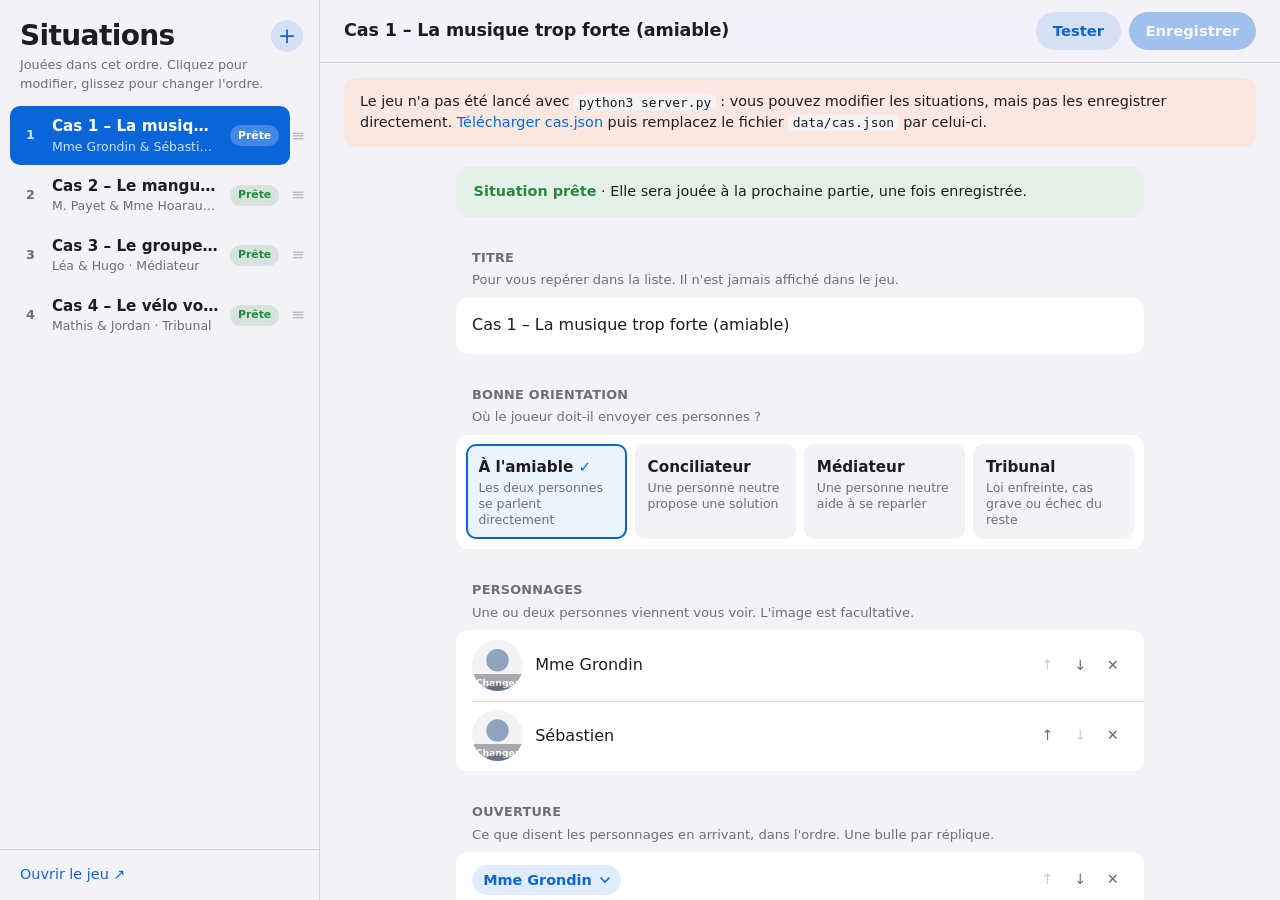
==== admin/index.html @ 92cafdbb "admin page, + more" ====
<!DOCTYPE html>
<html lang="fr">
<head>
  <meta charset="UTF-8">
  <meta name="viewport" content="width=device-width, initial-scale=1">
  <meta name="theme-color" content="#f2f2f7">
  <title>Espace admin · Justice Au Choix</title>
  <link rel="stylesheet" href="/admin/admin.css">
</head>
<body>
  <div id="app" class="app">
    <!-- Barre latérale : la liste des situations, dans l'ordre où elles sont jouées -->
    <aside class="laterale" aria-label="Situations">
      <header class="laterale-tete">
        <h1>Situations</h1>
        <button id="ajouter" class="bouton-rond" aria-label="Nouvelle situation" title="Nouvelle situation">+</button>
      </header>
      <p class="laterale-aide">Jouées dans cet ordre. Cliquez pour modifier, glissez pour changer l'ordre.</p>
      <ul id="liste" class="liste"></ul>
      <footer class="laterale-pied">
        <a href="/" target="_blank" rel="noopener">Ouvrir le jeu ↗</a>
      </footer>
    </aside>

    <!-- Zone d'édition -->
    <main class="principal">
      <header class="outils">
        <button id="retour" class="lien retour" aria-label="Retour à la liste">‹ Situations</button>
        <div class="outils-titre">
          <h2 id="titre-edition">Espace admin</h2>
          <span id="etat" class="etat" aria-live="polite"></span>
        </div>
        <div class="outils-actions">
          <button id="tester" class="bouton secondaire" title="Jouer uniquement cette situation, dans un nouvel onglet">Tester</button>
          <button id="enregistrer" class="bouton primaire" title="Enregistrer (Ctrl+S)">Enregistrer</button>
        </div>
      </header>
      <div id="bandeau" class="bandeau" hidden></div>
      <div id="editeur" class="editeur"></div>
      <div id="vide" class="vide" hidden>
        <p>Aucune situation pour l'instant.</p>
        <button class="bouton primaire" id="ajouter-vide">Créer une situation</button>
      </div>
    </main>
  </div>

  <!-- Choix d'une image (personnage ou document) -->
  <dialog id="choix-image" class="feuille-modale" aria-labelledby="choix-image-titre">
    <form method="dialog" class="feuille-contenu">
      <header class="feuille-tete">
        <h2 id="choix-image-titre">Choisir une image</h2>
        <button class="lien" value="annuler">Annuler</button>
      </header>
      <div id="grille-images" class="grille-images"></div>
      <footer class="feuille-pied">
        <label class="bouton secondaire importer">
          Importer une image depuis l'ordinateur…
          <input id="fichier-image" type="file" accept="image/png,image/jpeg,image/webp" hidden>
        </label>
        <p class="aide">PNG, JPEG ou WebP, 10 Mo maximum.</p>
      </footer>
    </form>
  </dialog>

  <div id="toast" class="toast" role="status" aria-live="polite"></div>

  <script src="/js/cas.js"></script>
  <script src="/admin/admin.js"></script>
</body>
</html>
---- admin/admin.css ----
/* Espace admin — inspiré des Réglages d'Apple : barre latérale + listes groupées,
   police système, matériaux translucides, retour visuel à l'appui, mode sombre,
   et respect des préférences d'accessibilité (mouvement, transparence, contraste). */

:root {
  --fond: #f2f2f7;
  --surface: #ffffff;
  --surface-2: #f2f2f7;
  --texte: #1d1d1f;
  --texte-2: #6e6e73;
  --separateur: rgba(60, 60, 67, .16);
  --accent: #0a66d8;
  --vert: #248a3d;
  --orange: #c93400;
  --rouge: #d70015;
  --rayon: 12px;
  --ressort: cubic-bezier(.2, .9, .25, 1); /* proche d'un ressort amorti critique */
  color-scheme: light dark;
  font: 100%/1.47 -apple-system, BlinkMacSystemFont, "SF Pro Text", system-ui, sans-serif;
  -webkit-font-smoothing: antialiased;
}
@media (prefers-color-scheme: dark) {
  :root {
    --fond: #000; --surface: #1c1c1e; --surface-2: #2c2c2e; --texte: #f5f5f7; --texte-2: #98989f;
    --separateur: rgba(84, 84, 88, .55); --accent: #2f8cff; --vert: #30d158; --orange: #ff9f0a; --rouge: #ff453a;
  }
}

* { box-sizing: border-box; }
html, body { height: 100%; }
body { margin: 0; background: var(--fond); color: var(--texte); }
button, input, textarea, select { font: inherit; color: inherit; }
button { cursor: pointer; border: 0; background: none; padding: 0; -webkit-tap-highlight-color: transparent; }
button:disabled { cursor: default; opacity: .35; }
:focus-visible { outline: 3px solid color-mix(in srgb, var(--accent) 60%, transparent); outline-offset: 2px; }
code { font: .9em ui-monospace, Menlo, monospace; background: var(--surface-2); padding: .05em .35em; border-radius: 5px; }

/* ---------------------------------------------------------------- mise en page */
.app { display: grid; grid-template-columns: 20rem 1fr; height: 100dvh; overflow: hidden; }

.laterale {
  display: flex; flex-direction: column; min-height: 0; border-right: 1px solid var(--separateur);
  background: color-mix(in srgb, var(--surface-2) 70%, var(--fond));
}
.laterale-tete { display: flex; align-items: center; justify-content: space-between; padding: 1.25rem 1rem .25rem 1.25rem; }
.laterale-tete h1 { margin: 0; font-size: 1.75rem; font-weight: 700; letter-spacing: -.022em; line-height: 1.1; }
.laterale-aide { margin: 0; padding: 0 1.25rem .75rem; font-size: .8rem; color: var(--texte-2); }
.laterale-pied { padding: .9rem 1.25rem; border-top: 1px solid var(--separateur); font-size: .9rem; }
.laterale-pied a { color: var(--accent); text-decoration: none; font-weight: 500; }

.bouton-rond {
  width: 2rem; height: 2rem; border-radius: 50%; font-size: 1.35rem; line-height: 1; font-weight: 400;
  color: var(--accent); background: color-mix(in srgb, var(--accent) 12%, transparent);
  transition: transform .1s ease-out, background-color .2s;
}
.bouton-rond:active { transform: scale(.9); }

.liste { list-style: none; margin: 0; padding: 0 .6rem .6rem; overflow: auto; flex: 1; }

/* Une ligne de la liste : la situation, et sa poignée de déplacement */
.rangee { display: flex; align-items: center; position: relative; }
.rangee .item { flex: 1 1 auto; min-width: 0; }
.poignee {
  flex: none; padding: .5rem .3rem .5rem .1rem; font-size: 1rem; line-height: 1; color: var(--texte-2);
  cursor: grab; touch-action: none; opacity: .45; transition: opacity .15s, transform .1s;
}
.rangee:hover .poignee, .rangee:focus-within .poignee { opacity: 1; }
.poignee:active { cursor: grabbing; transform: scale(.9); }

/* La ligne attrapée suit le doigt, légèrement soulevée ; les autres s'écartent. */
.rangee.drague { z-index: 10; }
.rangee.drague .item {
  background: var(--surface); color: var(--texte);
  box-shadow: 0 10px 26px rgba(0, 0, 0, .28), 0 0 0 2px var(--accent);
  transform: scale(1.02); transition: transform .15s var(--ressort);
}
.rangee.drague .item small, .rangee.drague .item-num { color: var(--texte-2); }
.rangee.decale { transition: transform .25s var(--ressort); }
body.glisse, body.glisse * { cursor: grabbing !important; user-select: none; }
.item {
  display: flex; align-items: center; gap: .7rem; width: 100%; padding: .6rem .65rem; border-radius: 10px; text-align: left;
  transition: background-color .15s, transform .1s ease-out;
}
.item:hover { background: color-mix(in srgb, var(--texte-2) 10%, transparent); }
.item:active { transform: scale(.985); }
.item.actif { background: var(--accent); color: #fff; }
.item.actif small, .item.actif .item-num { color: rgba(255, 255, 255, .8); }
.item-num { width: 1.3rem; flex: none; text-align: center; font-size: .8rem; font-weight: 600; color: var(--texte-2); font-variant-numeric: tabular-nums; }
.item-texte { flex: 1; min-width: 0; }
.item-texte strong, .item-texte small { display: block; overflow: hidden; text-overflow: ellipsis; white-space: nowrap; }
.item-texte strong { font-weight: 600; font-size: .95rem; }
.item-texte small { color: var(--texte-2); font-size: .78rem; }
.pastille { flex: none; font-size: .68rem; font-weight: 600; padding: .15rem .5rem; border-radius: 999px; }
.pastille.ok { color: var(--vert); background: color-mix(in srgb, var(--vert) 14%, transparent); }
.pastille.ko { color: var(--orange); background: color-mix(in srgb, var(--orange) 14%, transparent); }
.item.actif .pastille { color: #fff; background: rgba(255, 255, 255, .22); }

.principal { position: relative; overflow: auto; min-width: 0; scroll-padding-top: 5rem; }

/* Barre d'outils translucide : le contenu défile dessous */
.outils {
  position: sticky; top: 0; z-index: 5; display: flex; align-items: center; gap: 1rem; padding: .75rem 1.5rem;
  background: color-mix(in srgb, var(--fond) 75%, transparent);
  backdrop-filter: blur(20px) saturate(180%); -webkit-backdrop-filter: blur(20px) saturate(180%);
  box-shadow: 0 1px 0 var(--separateur);
}
.outils-titre { flex: 1; min-width: 0; }
.outils-titre h2 { margin: 0; font-size: 1.1rem; font-weight: 600; letter-spacing: -.01em; overflow: hidden; text-overflow: ellipsis; white-space: nowrap; }
.etat { display: block; font-size: .75rem; color: var(--orange); opacity: 0; transition: opacity .2s; }
.etat.visible { opacity: 1; }
.outils-actions { display: flex; gap: .5rem; }
.retour { display: none; }

.bouton {
  padding: .5rem 1.05rem; border-radius: 999px; font-weight: 600; font-size: .92rem;
  transition: transform .1s ease-out, filter .2s, opacity .2s;
}
.bouton:active:not(:disabled) { transform: scale(.96); }
.primaire { background: var(--accent); color: #fff; }
.primaire:hover:not(:disabled) { filter: brightness(1.08); }
.secondaire { background: color-mix(in srgb, var(--accent) 12%, transparent); color: var(--accent); }
.lien { color: var(--accent); font-weight: 500; text-align: left; }
.lien:hover { text-decoration: underline; }

.bandeau {
  margin: 1rem 1.5rem 0; padding: .85rem 1rem; border-radius: var(--rayon); font-size: .9rem; line-height: 1.45;
  background: color-mix(in srgb, var(--orange) 12%, var(--surface)); color: var(--texte);
}

.editeur { max-width: 46rem; margin: 0 auto; padding: 1.25rem 1.5rem 6rem; }
.vide { display: grid; place-items: center; align-content: center; gap: .5rem; min-height: 60vh; color: var(--texte-2); }
[hidden] { display: none !important; }

/* ---------------------------------------------------------- sections groupées */
.section { margin-bottom: 2rem; }
.section > h3 { margin: 0 0 .25rem 1rem; font-size: .8rem; font-weight: 600; letter-spacing: .02em; text-transform: uppercase; color: var(--texte-2); }
.section > .aide { margin: 0 1rem .5rem; }
.aide { font-size: .82rem; color: var(--texte-2); line-height: 1.4; }
.petit { font-size: .8rem; color: var(--texte-2); }

.groupe { background: var(--surface); border-radius: var(--rayon); overflow: hidden; }
.groupe + .groupe { margin-top: 1rem; }
.ligne { display: flex; align-items: center; gap: .75rem; padding: .6rem 1rem; position: relative; }
/* séparateur iOS : décalé à gauche, pas sur toute la largeur */
.ligne + .ligne::before { content: ""; position: absolute; top: 0; left: 1rem; right: 0; height: 1px; background: var(--separateur); }
.vide-ligne { margin: 0; color: var(--texte-2); font-size: .9rem; }

.champ {
  flex: 1; width: 100%; min-width: 0; padding: .45rem 0; border: 0; background: none; outline: none;
  font-size: 1rem; line-height: 1.4; resize: vertical;
}
.champ::placeholder { color: color-mix(in srgb, var(--texte-2) 70%, transparent); }
textarea.champ { padding: .5rem .7rem; border-radius: 8px; background: var(--surface-2); }
textarea.champ:focus, input.champ:focus { box-shadow: 0 0 0 2px color-mix(in srgb, var(--accent) 45%, transparent); border-radius: 8px; }
input.champ:focus { padding-inline: .5rem; margin-inline: -.5rem; width: calc(100% + 1rem); }
.selecteur {
  flex: none; width: auto; padding: .3rem 1.8rem .3rem .7rem; border-radius: 999px; font-weight: 600; font-size: .9rem; cursor: pointer;
  appearance: none; background: color-mix(in srgb, var(--accent) 12%, transparent) url("data:image/svg+xml,%3Csvg xmlns='http://www.w3.org/2000/svg' viewBox='0 0 10 6'%3E%3Cpath d='M1 1l4 4 4-4' fill='none' stroke='%230a66d8' stroke-width='1.6' stroke-linecap='round'/%3E%3C/svg%3E") right .7rem center / .6rem no-repeat;
  color: var(--accent);
}

.bloc { flex-direction: column; align-items: stretch; gap: .45rem; padding-block: .8rem; }
.bloc-tete { display: flex; align-items: center; justify-content: space-between; gap: .5rem; }
.numero { font-size: .8rem; font-weight: 600; color: var(--texte-2); }

.ligne-actions { display: flex; gap: .15rem; flex: none; }
.icone {
  width: 1.9rem; height: 1.9rem; border-radius: 50%; color: var(--texte-2); font-size: .9rem;
  transition: background-color .15s, transform .1s ease-out;
}
.icone:hover:not(:disabled) { background: var(--surface-2); color: var(--texte); }
.icone:active:not(:disabled) { transform: scale(.88); }
.icone.danger:hover { color: var(--rouge); }

.ajouter {
  display: block; width: 100%; padding: .7rem 1rem; margin-top: .5rem; border-radius: var(--rayon); text-align: left;
  background: var(--surface); color: var(--accent); font-weight: 500; transition: transform .1s ease-out, background-color .15s;
}
.ajouter:active { transform: scale(.99); background: var(--surface-2); }

.action { width: 100%; text-align: left; color: var(--accent); padding-block: .75rem; }
.action:active:not(:disabled) { background: var(--surface-2); }
.destructive { color: var(--rouge); }

/* Choix de l'orientation : 4 cartes radio */
.choix-orientation { display: grid; grid-template-columns: repeat(auto-fit, minmax(9.5rem, 1fr)); gap: .5rem; padding: .6rem; }
.orientation {
  position: relative; display: block; padding: .7rem .8rem; border-radius: 10px; cursor: pointer;
  background: var(--surface-2); box-shadow: inset 0 0 0 1.5px transparent; transition: box-shadow .15s, transform .1s ease-out;
}
.orientation:active { transform: scale(.98); }
.orientation input { position: absolute; opacity: 0; }
.orientation strong { display: block; font-size: .95rem; }
.orientation small { display: block; color: var(--texte-2); font-size: .78rem; line-height: 1.3; margin-top: .1rem; }
.orientation.choisie { box-shadow: inset 0 0 0 2px var(--accent); background: color-mix(in srgb, var(--accent) 8%, var(--surface)); }
.orientation.choisie strong::after { content: " ✓"; color: var(--accent); }
.orientation:has(input:focus-visible) { outline: 3px solid color-mix(in srgb, var(--accent) 60%, transparent); }

/* Personnages et documents : vignette cliquable */
.vignette {
  position: relative; flex: none; width: 3.2rem; height: 3.2rem; border-radius: 50%; overflow: hidden;
  background: var(--surface-2); transition: transform .1s ease-out;
}
.vignette:active { transform: scale(.94); }
.vignette img { width: 100%; height: 100%; object-fit: cover; object-position: top; }
.vignette > span:last-child {
  position: absolute; inset: auto 0 0; padding: .1rem 0; font-size: .58rem; font-weight: 600; color: #fff;
  background: rgba(0, 0, 0, .5); opacity: .6; transition: opacity .15s;
}
.vignette:hover > span:last-child, .vignette:focus-visible > span:last-child { opacity: 1; }
.vignette.document { width: 5.5rem; height: 7rem; border-radius: 6px; box-shadow: 0 1px 4px rgba(0, 0, 0, .12); }
.sans-image { display: grid; place-items: center; height: 100%; font-size: .72rem; color: var(--texte-2); padding: .3rem; text-align: center; }
.document-edition { display: flex; gap: .9rem; align-items: flex-start; }
.document-champs { flex: 1; min-width: 0; display: flex; flex-direction: column; gap: .4rem; }

/* Qui répond : puces à cocher */
.repondants { display: flex; flex-wrap: wrap; align-items: center; gap: .4rem; }
.puce {
  display: inline-flex; align-items: center; padding: .25rem .75rem; border-radius: 999px; cursor: pointer; font-size: .85rem; font-weight: 500;
  background: var(--surface-2); transition: background-color .15s, color .15s, transform .1s ease-out;
}
.puce:active { transform: scale(.95); }
.puce input { position: absolute; opacity: 0; pointer-events: none; }
.puce.cochee { background: var(--accent); color: #fff; }
.puce:has(input:focus-visible) { outline: 3px solid color-mix(in srgb, var(--accent) 60%, transparent); }

/* Carte de vérification */
.verif { margin-bottom: 2rem; padding: .9rem 1.1rem; border-radius: var(--rayon); font-size: .9rem; }
.verif.ok { background: color-mix(in srgb, var(--vert) 12%, var(--surface)); }
.verif.ok strong { color: var(--vert); }
.verif.ko { background: color-mix(in srgb, var(--orange) 11%, var(--surface)); }
.verif.ko strong { color: var(--orange); display: block; margin-bottom: .3rem; }
.verif ul { margin: 0; padding-left: 1.1rem; }
.verif li { margin: .15rem 0; }
.verif .lien { color: var(--texte); text-decoration: underline; text-decoration-color: var(--separateur); text-underline-offset: 3px; }

/* ------------------------------------------------- feuille modale (images) */
.feuille-modale {
  width: min(44rem, calc(100vw - 2rem)); max-height: min(80vh, 44rem); padding: 0; border: 0; border-radius: 16px;
  color: var(--texte); background: color-mix(in srgb, var(--surface) 88%, transparent);
  backdrop-filter: blur(30px) saturate(180%); -webkit-backdrop-filter: blur(30px) saturate(180%);
  box-shadow: 0 24px 64px rgba(0, 0, 0, .3);
}
.feuille-modale[open] { animation: arrivee .35s var(--ressort) both; }
.feuille-modale::backdrop { background: rgba(0, 0, 0, .3); animation: fondu .3s both; }
@keyframes arrivee { from { opacity: 0; transform: translateY(16px) scale(.97); } }
@keyframes fondu { from { opacity: 0; } }
.feuille-contenu { display: flex; flex-direction: column; max-height: inherit; }
.feuille-tete { display: flex; align-items: center; justify-content: space-between; padding: 1rem 1.25rem .5rem; }
.feuille-tete h2 { margin: 0; font-size: 1.1rem; font-weight: 600; }
.grille-images {
  display: grid; grid-template-columns: repeat(auto-fill, minmax(7.5rem, 1fr)); gap: .75rem; padding: .5rem 1.25rem 1rem; overflow: auto;
}
.tuile {
  display: flex; flex-direction: column; gap: .35rem; padding: .4rem; border-radius: 10px; text-align: center;
  transition: background-color .15s, transform .1s ease-out;
}
.tuile:hover { background: color-mix(in srgb, var(--texte-2) 10%, transparent); }
.tuile:active { transform: scale(.96); }
.tuile img, .tuile .sans-image { width: 100%; aspect-ratio: 3 / 4; object-fit: contain; border-radius: 6px; background: var(--surface-2); }
.tuile .sans-image { font-size: 1.6rem; }
.tuile span:last-child { font-size: .75rem; line-height: 1.25; color: var(--texte-2); overflow-wrap: anywhere; }
.tuile.choisie img, .tuile.choisie .sans-image { box-shadow: 0 0 0 3px var(--accent); }
/* Tuile « Depuis l'ordinateur… », toujours en tête de la grille */
.tuile.importer .sans-image {
  display: grid; place-items: center; font-size: 2rem; color: var(--accent);
  background: color-mix(in srgb, var(--accent) 10%, transparent); box-shadow: inset 0 0 0 1.5px var(--accent);
}
.tuile.importer span:last-child { color: var(--accent); font-weight: 500; }
.tuile.importer.en-cours { opacity: .55; pointer-events: none; }
.depot-aide { grid-column: 1 / -1; margin: .2rem 0 0; text-align: center; }
/* Fichier glissé depuis le bureau sur la feuille : la zone d'arrivée s'entoure */
.feuille-modale.depot { outline: 3px dashed var(--accent); outline-offset: -10px; }
.feuille-modale.depot .grille-images { background: color-mix(in srgb, var(--accent) 7%, transparent); }
.feuille-pied { padding: .85rem 1.25rem 1.1rem; border-top: 1px solid var(--separateur); display: flex; align-items: center; gap: 1rem; flex-wrap: wrap; }
.feuille-pied .aide { margin: 0; }
.importer { cursor: pointer; }

/* -------------------------------------------------------------------- toast */
.toast {
  position: fixed; left: 50%; bottom: 1.5rem; z-index: 50; display: flex; align-items: center; gap: 1rem;
  max-width: calc(100vw - 2rem); padding: .7rem 1.1rem; border-radius: 14px; font-size: .9rem; font-weight: 500;
  color: #fff; background: rgba(28, 28, 30, .86); backdrop-filter: blur(20px); -webkit-backdrop-filter: blur(20px);
  box-shadow: 0 10px 30px rgba(0, 0, 0, .25);
  transform: translate(-50%, 1rem); opacity: 0; pointer-events: none;
  transition: transform .35s var(--ressort), opacity .25s;
}
.toast.visible { transform: translate(-50%, 0); opacity: 1; pointer-events: auto; }
.toast .lien { color: #64aaff; font-weight: 600; }

/* ------------------------------------------------- petit écran (tablette/téléphone) */
@media (max-width: 760px) {
  /* Deux pages côte à côte : la liste, puis l'éditeur qui glisse depuis la droite (et y retourne) */
  .app { display: block; position: relative; }
  .laterale, .principal { position: absolute; inset: 0; transition: transform .4s var(--ressort); }
  .laterale { border-right: 0; }
  .principal { transform: translateX(100%); background: var(--fond); }
  .app.edition .principal { transform: none; }
  .app.edition .laterale { transform: translateX(-25%); }
  .retour { display: block; flex: none; }
  .outils { padding-inline: 1rem; flex-wrap: wrap; row-gap: .4rem; }
  .outils-actions { margin-left: auto; }
  .outils-titre { order: 3; flex-basis: 100%; } /* titre sur sa propre ligne, sous les boutons */
  .editeur { padding-inline: 1rem; }
  .document-edition { flex-direction: column; }
}

/* ---------------------------------------------------------------- accessibilité */
@media (prefers-reduced-motion: reduce) {
  *, *::before, *::after { animation-duration: .01ms !important; transition-duration: .01ms !important; }
}
@media (prefers-reduced-transparency: reduce) {
  .outils, .feuille-modale, .toast { backdrop-filter: none; -webkit-backdrop-filter: none; }
  .outils { background: var(--fond); }
  .feuille-modale { background: var(--surface); }
  .toast { background: #1c1c1e; }
}
@media (prefers-contrast: more) {
  .groupe, .ajouter, .orientation, .verif, textarea.champ { outline: 1.5px solid var(--texte); }
  .etat, .aide, .petit { color: var(--texte); }
}
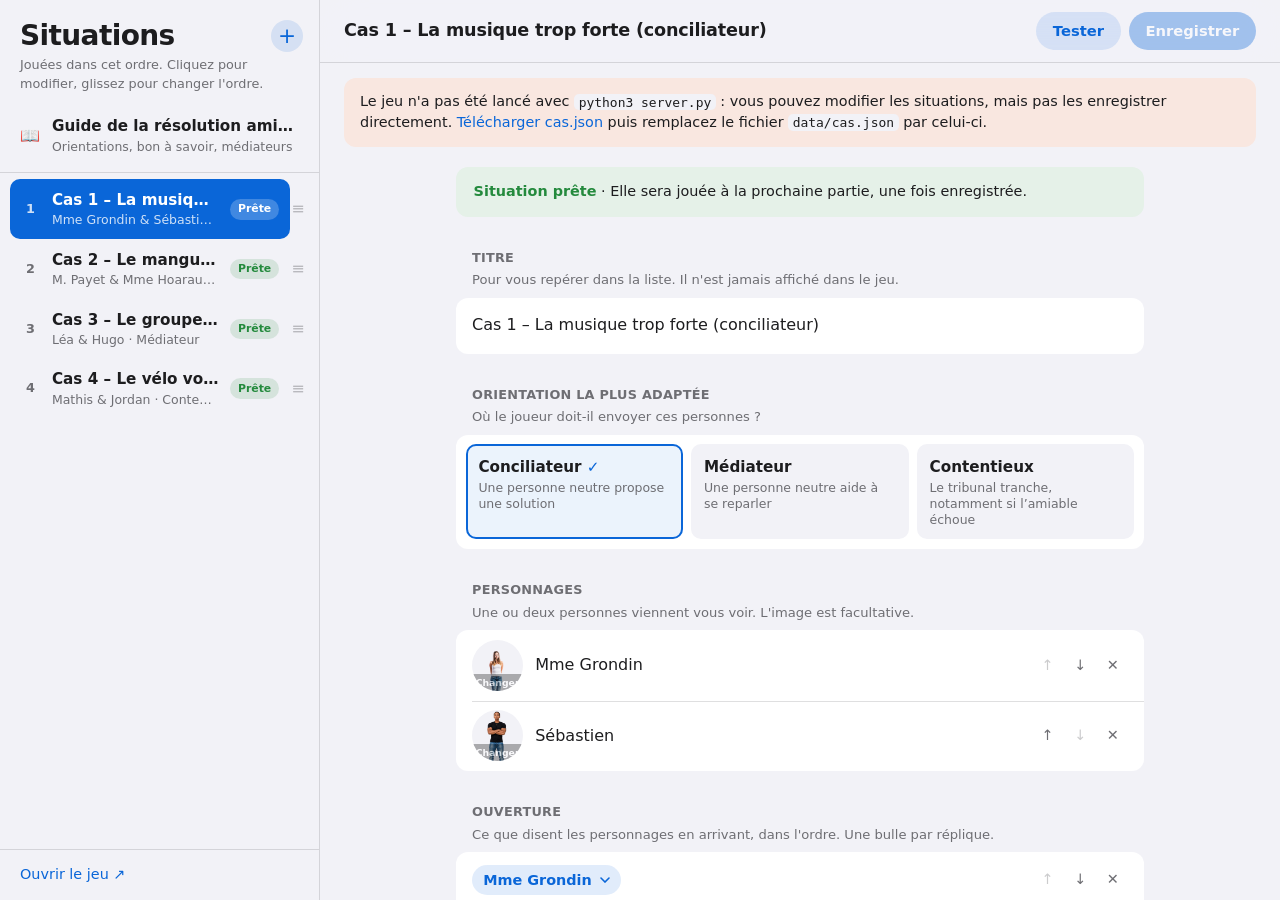
==== commit f289250d: "add edit function for the guide" ====
--- a/admin/index.html
+++ b/admin/index.html
@@ -5,6 +5,8 @@
   <meta name="viewport" content="width=device-width, initial-scale=1">
   <meta name="theme-color" content="#f2f2f7">
   <title>Espace admin · Justice Au Choix</title>
+  <link rel="icon" type="image/png" href="/assets/logo.png">
+  <link rel="apple-touch-icon" href="/assets/logo.png">
   <link rel="stylesheet" href="/admin/admin.css">
 </head>
 <body>
@@ -16,6 +18,12 @@
         <button id="ajouter" class="bouton-rond" aria-label="Nouvelle situation" title="Nouvelle situation">+</button>
       </header>
       <p class="laterale-aide">Jouées dans cet ordre. Cliquez pour modifier, glissez pour changer l'ordre.</p>
+      <div class="guide-entree">
+        <button id="ouvrir-guide" class="item item-guide">
+          <span class="item-num">📖</span>
+          <span class="item-texte"><strong>Guide de la résolution amiable</strong><small>Orientations, bon à savoir, médiateurs</small></span>
+        </button>
+      </div>
       <ul id="liste" class="liste"></ul>
       <footer class="laterale-pied">
         <a href="/" target="_blank" rel="noopener">Ouvrir le jeu ↗</a>
@@ -51,14 +59,13 @@
         <h2 id="choix-image-titre">Choisir une image</h2>
         <button class="lien" value="annuler">Annuler</button>
       </header>
-      <div id="grille-images" class="grille-images"></div>
-      <footer class="feuille-pied">
-        <label class="bouton secondaire importer">
-          Importer une image depuis l'ordinateur…
+      <div id="feuille-import" class="feuille-import">
+        <label id="bouton-importer" class="bouton primaire importer">Importer une image depuis l'ordinateur…
           <input id="fichier-image" type="file" accept="image/png,image/jpeg,image/webp" hidden>
         </label>
-        <p class="aide">PNG, JPEG ou WebP, 10 Mo maximum.</p>
-      </footer>
+        <p class="aide">PNG, JPEG ou WebP, 10 Mo maximum. Vous pouvez aussi glisser le fichier sur cette fenêtre.</p>
+      </div>
+      <div id="grille-images" class="grille-images"></div>
     </form>
   </dialog>
 
--- a/admin/admin.css
+++ b/admin/admin.css
@@ -261,19 +261,16 @@
 .tuile .sans-image { font-size: 1.6rem; }
 .tuile span:last-child { font-size: .75rem; line-height: 1.25; color: var(--texte-2); overflow-wrap: anywhere; }
 .tuile.choisie img, .tuile.choisie .sans-image { box-shadow: 0 0 0 3px var(--accent); }
-/* Tuile « Depuis l'ordinateur… », toujours en tête de la grille */
-.tuile.importer .sans-image {
-  display: grid; place-items: center; font-size: 2rem; color: var(--accent);
-  background: color-mix(in srgb, var(--accent) 10%, transparent); box-shadow: inset 0 0 0 1.5px var(--accent);
-}
-.tuile.importer span:last-child { color: var(--accent); font-weight: 500; }
-.tuile.importer.en-cours { opacity: .55; pointer-events: none; }
-.depot-aide { grid-column: 1 / -1; margin: .2rem 0 0; text-align: center; }
+/* Bouton d'import, en tête de la fenêtre : le chemin principal depuis l'ordinateur */
+.feuille-import {
+  display: flex; align-items: center; flex-wrap: wrap; gap: .6rem 1rem;
+  padding: .5rem 1.25rem 1rem; border-bottom: 1px solid var(--separateur);
+}
+.feuille-import .aide { margin: 0; flex: 1 1 14rem; }
+.importer.en-cours { opacity: .6; pointer-events: none; }
 /* Fichier glissé depuis le bureau sur la feuille : la zone d'arrivée s'entoure */
 .feuille-modale.depot { outline: 3px dashed var(--accent); outline-offset: -10px; }
 .feuille-modale.depot .grille-images { background: color-mix(in srgb, var(--accent) 7%, transparent); }
-.feuille-pied { padding: .85rem 1.25rem 1.1rem; border-top: 1px solid var(--separateur); display: flex; align-items: center; gap: 1rem; flex-wrap: wrap; }
-.feuille-pied .aide { margin: 0; }
 .importer { cursor: pointer; }
 
 /* -------------------------------------------------------------------- toast */
@@ -319,3 +316,72 @@
   .groupe, .ajouter, .orientation, .verif, textarea.champ { outline: 1.5px solid var(--texte); }
   .etat, .aide, .petit { color: var(--texte); }
 }
+
+/* Entrée « Guide » au-dessus de la liste des situations */
+.guide-entree { padding: 0 .6rem .4rem; border-bottom: 1px solid var(--separateur); margin-bottom: .4rem; }
+.item-guide .item-num { font-size: 1rem; }
+
+/* ------------------------------------------- éditeur du guide : le livre du jeu */
+.editeur.mode-livre { max-width: 78rem; padding-inline: 1rem; }
+.guide-aide { margin: 0 auto 1rem; max-width: 46rem; text-align: center; }
+.livre-admin {
+  position: relative; width: 100%; aspect-ratio: 640 / 396; container-type: inline-size;
+  background: url("/assets/scene/book_open.png") center / 100% 100% no-repeat;
+  filter: drop-shadow(0 18px 30px rgba(0, 0, 0, .3)); color: #2b2118;
+  font: 1.15cqi/1.4 Georgia, "Times New Roman", serif;
+}
+.livre-admin .page { position: absolute; top: 5%; bottom: 7%; overflow: hidden auto; padding: 0 2.5%; scrollbar-width: thin; }
+.livre-admin .page-gauche { left: 8%; right: 51.5%; }
+.livre-admin .page-droite { left: 51.5%; right: 7.5%; }
+.livre-admin h2 { font-size: 1.9em; margin: 0 0 .4em; }
+.livre-admin h3 { color: #6b4f3a; margin: .8em 0 .3em; font-size: .8em; }
+.livre-admin dl { margin: 0; }
+.livre-admin dt { font-weight: 700; margin-top: .55em; }
+.livre-admin dd { margin: .1em 0 0; color: #4a3b2f; }
+.livre-admin .livre-table { width: 100%; border-collapse: collapse; margin: .4em 0; }
+.livre-admin .livre-table th { text-align: left; text-transform: uppercase; letter-spacing: .05em; color: #6b4f3a; font-size: .75em; }
+.livre-admin .livre-table th, .livre-admin .livre-table td { padding: .35em .4em; border-bottom: 1px solid #d8cfc2; vertical-align: top; }
+.livre-admin .livre-ordre { font-style: italic; font-weight: 600; }
+.livre-admin ul { margin: .3em 0; padding-left: 1.1em; }
+.livre-admin li { margin-bottom: .3em; }
+.livre-admin .guide-mediateurs-titre { color: #8b2424; font-weight: 700; margin: .8em 0 .2em; }
+.livre-admin .guide-type-mediateur { margin: .6em 0; border-top: 1px solid #d8cfc2; padding-top: .4em; }
+.livre-admin .guide-type-mediateur p { color: #4a3b2f; margin: .3em 0; }
+.livre-admin .type-nom { font-weight: 700; color: #2b2118 !important; }
+.livre-admin .sur-feuille { margin: .1em 0 .3em; font-size: .78em; color: #8a7a6a; font-style: italic; }
+
+/* Texte modifiable : souligné discret, surligné au survol, encadré à l'édition */
+.ecrit { border-radius: 3px; outline: none; cursor: text; box-decoration-break: clone; -webkit-box-decoration-break: clone;
+         text-decoration: underline dotted rgba(139, 36, 36, .35); text-underline-offset: .2em; transition: background-color .15s; }
+div.ecrit, p.ecrit { display: block; }
+.ecrit:hover { background-color: rgba(255, 214, 102, .28); }
+.ecrit:focus { text-decoration: none; background: rgba(255, 236, 170, .6); box-shadow: 0 0 0 2px rgba(139, 36, 36, .45); }
+.ecrit:empty::before { content: attr(data-vide); color: #b3a595; font-style: italic; }
+.une-ligne { overflow-wrap: anywhere; }
+
+.source-edit { display: flex; align-items: baseline; gap: .4em; margin-top: .2em; color: #8b2424; font-size: .8em; }
+.source-edit input { flex: 1; min-width: 0; border: 0; border-bottom: 1px dashed #c9b8a5; background: none;
+                     font: inherit; color: #6b4f3a; padding: 0 .2em; outline: none; }
+.source-edit input:focus { border-bottom-color: #8b2424; background: rgba(255, 236, 170, .5); }
+
+/* Actions d'une ligne : dans la marge, visibles au survol ou au clavier */
+.editable-ligne { position: relative; }
+.marge-actions { display: inline-flex; gap: .1em; margin-left: .3em; vertical-align: middle; opacity: 0; transition: opacity .15s;
+                 font-family: system-ui, sans-serif; }
+.editable-ligne:hover > .marge-actions, .editable-ligne:hover > p > .marge-actions,
+.editable-ligne:focus-within > .marge-actions, .editable-ligne:focus-within > p > .marge-actions { opacity: 1; }
+.marge-actions .icone { width: 1.5em; height: 1.5em; font-size: .75em; border-radius: 50%; background: rgba(255, 255, 255, .85);
+                        box-shadow: 0 1px 2px rgba(0, 0, 0, .2); color: #4a3b2f; }
+.marge-actions .icone.danger { color: #b3261e; }
+.marge-actions .icone:disabled { opacity: .35; }
+.ajout-livre { display: block; margin: .15em 0 .5em; padding: .1em .5em; border: 1px dashed #c9b8a5; border-radius: 4px; background: none;
+               color: #8b2424; font: italic .8em Georgia, serif; cursor: pointer; opacity: .75; }
+.ajout-livre:hover, .ajout-livre:focus-visible { opacity: 1; background: rgba(255, 236, 170, .5); }
+
+/* Petit écran : le livre ne tient pas, les deux pages s'empilent comme des feuilles */
+@media (max-width: 760px) {
+  .livre-admin { aspect-ratio: auto; background: none; filter: none; font-size: 1rem; container-type: normal; }
+  .livre-admin .page { position: static; overflow: visible; padding: 1rem 1.1rem; margin-bottom: 1rem;
+                       background: #fbf6ec; border-radius: 6px; box-shadow: 0 4px 14px rgba(0, 0, 0, .15); }
+  .marge-actions { opacity: 1; }
+}
